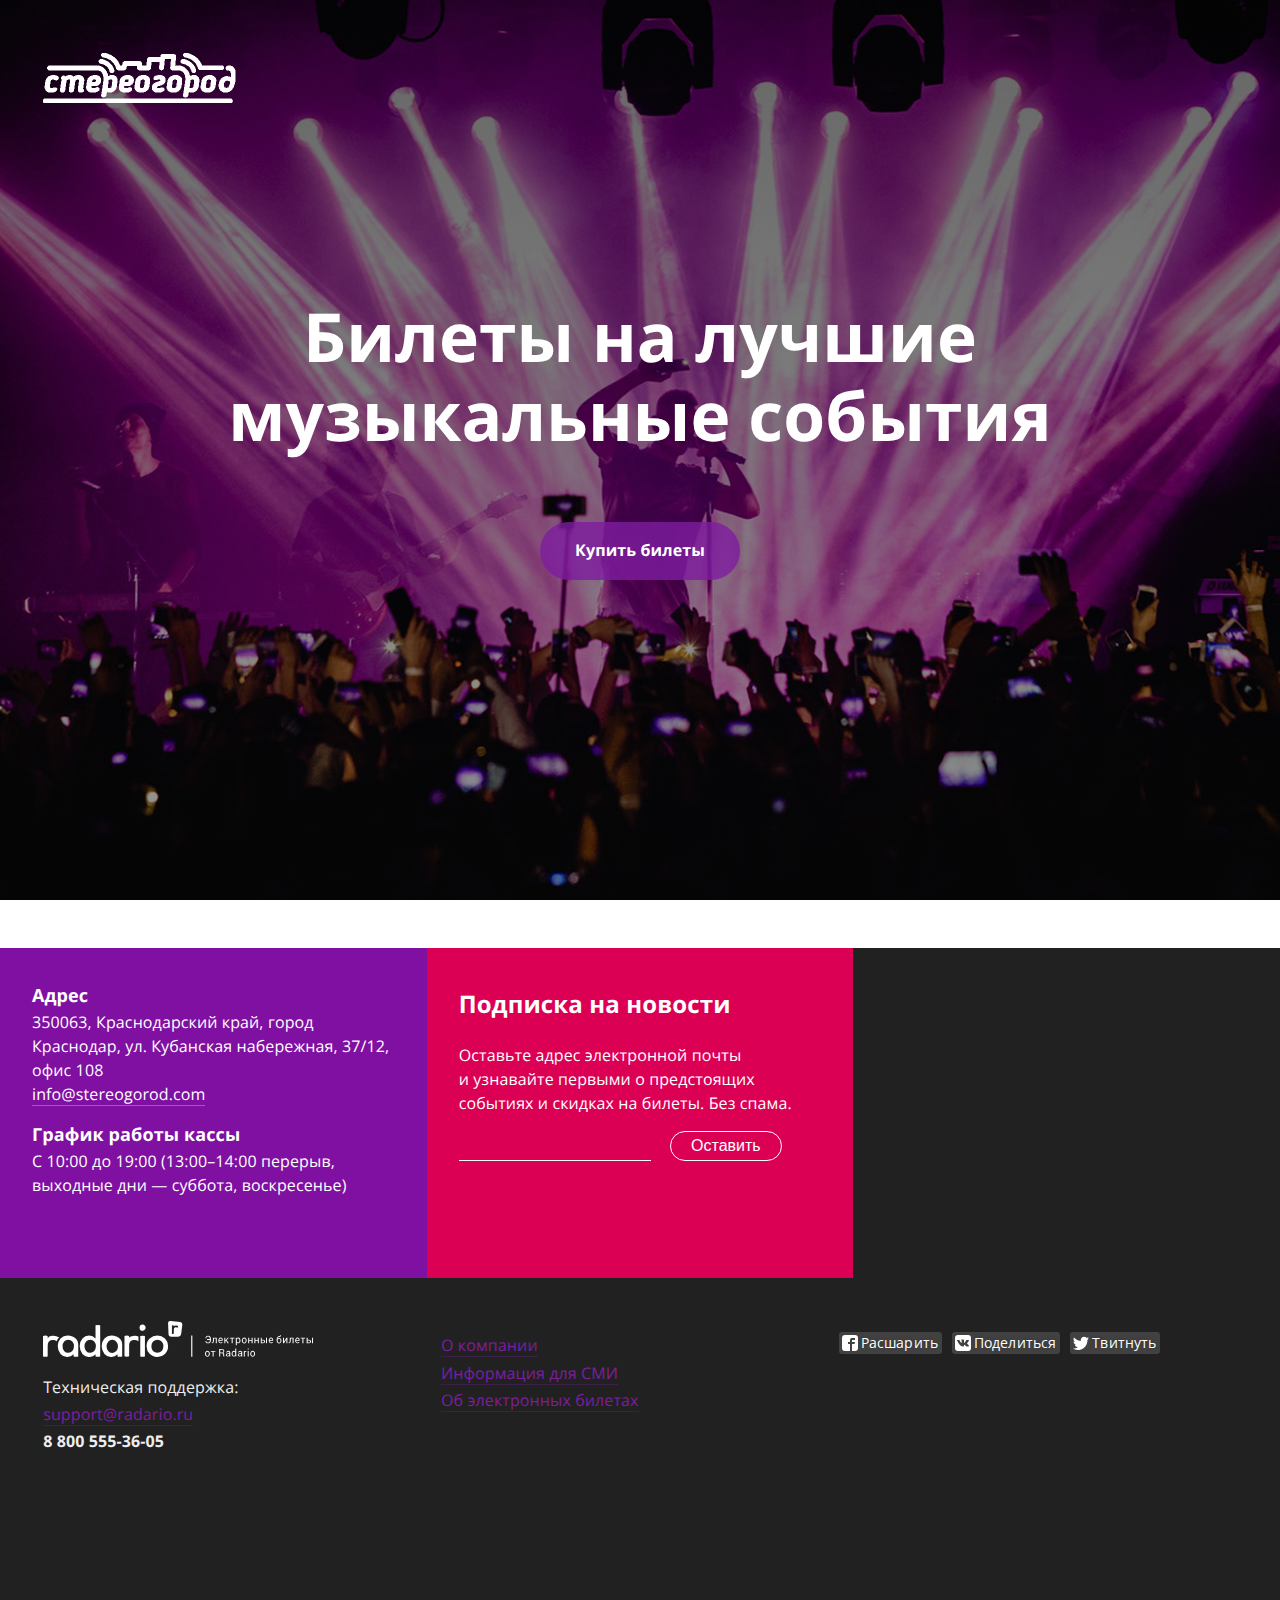
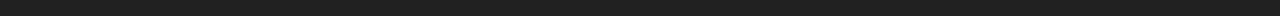
==== stereogorod/index.html @ 252def48 "Initial commit" ====
<!DOCTYPE html>
<html>
<head>
	<meta charset="utf-8">
	<meta name="viewport" content="width=device-width, initial-scale=1">
	<title>Стерео Город</title>
	<link rel="stylesheet" type="text/css" href="main.css">
	<script src="js/lib.js"></script>
	<script>window.sr=ScrollReveal({duration:900,origin:"top",distance:"2em",scale:1,easing:"cubic-bezier(.01,.88,.63,1)"})</script>
</head>
	<div class="popup-base">
		<div class="popup" id="about">
			<div class="ionicon close"><a href="/" onclick="return closepopup()">&#xf2d7;</a></div>
			<h1>«Стерео Город»</h1>
			<p>Промоутерская компания &laquo;Стерео Город&raquo; специализируется на&nbsp;организации туровых и&nbsp;единичных концертов звезд российской и&nbsp;мировой сцены. Основой философии нашей компании является современный подход и&nbsp;понимание потребностей как зрителей, так и&nbsp;музыкантов. От&nbsp;квартирников до&nbsp;фестивалей, от&nbsp;классики до&nbsp;рэпа, от&nbsp;молодежных вечеринок до&nbsp;заказников. География деятельности компании распространяется на&nbsp;всю территорию Российской Федерации и&nbsp;за&nbsp;ее&nbsp;пределы.</p>
		</div>
		<div class="popup" id="etickets">
			<div class="ionicon close"><a href="/" onclick="return closepopup()">&#xf2d7;</a></div>
			<h1>Электронные билеты</h1>
			<p>Все билеты, представленные на&nbsp;сайте&nbsp;&mdash; электронные и&nbsp;являются подтверждающим документом для прохождения на&nbsp;мероприятие. Для приобретения электронного билета вам достаточно ввести вашу почту и&nbsp;данные банковской карты. Вся информация защищена сертификатом безопасности. Билет поступит на&nbsp;указанную при покупке почту в&nbsp;течение 10&nbsp;минут. Билет достаточно распечатать как на&nbsp;обычном принтере, так и&nbsp;сохранить в&nbsp;смартфон для предъявления на&nbsp;входе. Билет не&nbsp;нужно ни&nbsp;на&nbsp;что обменивать.</p>
			<p>Правила пользования электронными билетами:
			<ol>
			<li>
			На&nbsp;электронную почту вам придет электронный билет, который вы&nbsp;можете распечатать на&nbsp;принтере и&nbsp;предъявить на&nbsp;контроле. Или сохраните фотографию билета на&nbsp;ваш смартфон и&nbsp;предъявите штрих-код и&nbsp;QR код с&nbsp;экрана устройства на&nbsp;входе.
			</li>
			<li>
			Электронный билет не&nbsp;нужно обменивать.<strong>Важно: не&nbsp;выкладывайте изображение билета в&nbsp;социальные сети, потому что вашим билетом могут воспользоваться другие.</strong>
			</li>
			<li>
			Если вы&nbsp;потеряли электронный билет или он&nbsp;был украден, вы&nbsp;можете обратиться в&nbsp;службу поддержки Radario по телефону <nobr>8 800 555-36-05</nobr> или по&nbsp;почте <a href="mailto:support@radario.ru">support@radario.ru</a> с&nbsp;просьбой поменять ваш штрих-код. Ваш старый билет будет аннулирован, а&nbsp;новый вы&nbsp;получите по&nbsp;почте.
			</li>
		</div>
	</div>

<body class="grid">
	<div class="grid topbar">
			<div class="unit half center-on-mobiles logo scale"><img src="logo.png" width="193"></div>
			<div class="unit half center-on-mobiles soclinks">
				<a href="https://vk.com/pcstereogorod" target="_new">&#xe095;</a>
				<a href="https://www.facebook.com/pcstereogorod/" target="_new">&#xe028;</a>
				<a href="https://www.youtube.com/channel/UCA7M3TKMDKPXCsHfvZduTlw" target="_new">&#xe0a5;</a>
				<a href="https://twitter.com/StereoGorod" target="_new">&#xe08d;</a>
				<a href="https://www.instagram.com/stereogorod/" target="_new">&#xe044;</a>
			</div>
	</div>
	<div class="reveal hidden">
	<div class="unit whole align-center main" id="main">
		<div class="title">
			<a href="#tickets" class="wrap">
				<span class="scale"><h1>Билеты на&nbsp;лучшие<br>музыкальные события</h1></span>
				<div class="button scale">Купить билеты</div>
			</a>
		</div>
		<div class="scale"><a href="#tickets" class="down-arrow trans ionicon trans">&#xf3d0;</a></div>
	</div>
	<div class="grid tickets" id="tickets">
		<script data-class="radarioButtonScript" data-accent-color="#74349D" data-type="afisha" data-stand-alone="true" data-radario-widget-key="01513826574341850fe7e1d2388aff2551172745c7a32" data-custom-width="100%" data-page-background-color="#FFFFFF" data-radario-widget-title-hide="true" data-utm-source="stereogorod.ru" src="https://radario.ru/scripts/widget/buy-button-widget.js"></script>
	</div>

	<div class="grid">
		<div class="unit one-third">
		<script type="text/javascript" charset="utf-8" async src="https://api-maps.yandex.ru/services/constructor/1.0/js/?sid=A0bW4Tk8pxvjprGOLuVEJCK2m5oNd15p&width=100%&height=330&lang=ru_RU&sourceType=constructor&scroll=true"></script>
		</div>
		<div class="unit one-third address">
			<p><h4>Адрес</h4>
			350063, Краснодарский край, город Краснодар, ул.&nbsp;Кубанская набережная, 37/12, офис&nbsp;108<br>
			<a href="mailto:info@stereogorod.com">info@stereogorod.com</a></p>
			<p><h4>График работы кассы</h4>
			C&nbsp;10:00 до&nbsp;19:00 (13:00&ndash;14:00 перерыв, выходные дни&nbsp;&mdash; суббота, воскресенье)</p>
		</div>
		<div class="unit one-third subscribe" id="subscribe">
		<h2>Подписка на&nbsp;новости</h2>
		Оставьте адрес электронной почты и&nbsp;узнавайте первыми о&nbsp;предстоящих событиях и&nbsp;скидках на&nbsp;билеты. Без&nbsp;спама.
		<p><form name="emails-collector" id="emails-collector" enctype="application/json" action="https://marketing.radario.co/ajax/widgets/emails-collector/collect" method="post" onsubmit="return submitEmail(this)">
			<input type="hidden" name="id" value="eyJ1c2VyX2lkIjoiNTY5ZTJlN2IzNzAwNzY4Yzk5ZWI2YzIxIiwidGFncyI6WyJodHRwOi8vc3RlcmVvZ29yb2QucnUvIl19">	
			<input type="email" name="email" required>
			<input type="submit" value="Оставить">
		</form>
		</p>
	</div>
	</div>
	<div class="grid footer">
		<div class="unit one-third center-on-mobiles">
		<a target="_new" href="http://business.radario.ru" class="rad-logo"><img src="logo-radario.svg" width="270"></a>
		<p><nobr>Техническая поддержка:<br><a href="mailto:support@radario.ru">support@radario.ru</a><br><a class="tel" href="tel:88005553605">8 800 555-36-05</a></nobr></p>
		</div>
	<div class="unit one-third center-on-mobiles support-contacts">
		<p>
		<a href="/" onclick="return popup('#about')"">О&nbsp;компании</a><br>
		<a target="_new" href="/docs/smi.pdf">Информация для СМИ</a><br>
		<a href="/" onclick="return popup('#etickets')"">Об&nbsp;электронных билетах</a>
		</p>
	</div>
	<div class="unit one-third center-on-mobiles likely likely-light">
		<div class="facebook">Расшарить</div>
		<div class="vkontakte">Поделиться</div>
		<div class="twitter">Твитнуть</div>
	</div>
	</div>
	</div>
	<script async src="js/likely.js"></script>
	<script type="text/javascript">
		sr.reveal('.topbar', { scale: 1});$(document).ready(sr.reveal(".reveal",{delay:400}));
		$("a[href*=\\#]").on("click",function(event){event.preventDefault();$("html,body").animate({scrollTop:$(this.hash).offset().top},500);});
		function isEmail(s){return/^(([^<>()\[\]\.,;:\s@\"]+(\.[^<>()\[\]\.,;:\s@\"]+)*)|(\".+\"))@(([^<>()[\]\.,;:\s@\"]+\.)+[^<>()[\]\.,;:\s@\"]{2,})$/i.test(s)};
		function submitEmail(n){var i=$(n).serializeArray(),a={},t=$(n).find('input[name="email"]');return $.each(i,function(){a[this.name]=this.value||""}),0==isEmail(t.val())?($(n).addClass("shake").one("webkitAnimationEnd mozAnimationEnd MSAnimationEnd oanimationend animationend",function(){$(n).removeClass("shake")}),t.val(""),t.focus(),!1):($.ajax({url:$(n).attr("action"),async:!1,type:"POST",contentType:"application/json",data:JSON.stringify(a),success:function(i){$(n).html('<img src="done.svg" height="20" style="position:relative;bottom:-2px">&nbsp;&thinsp;Подписка оформлена.')}}),!1)}
		function popup(i){$('.popup-base').css({"display":"flex"});$(i).show();return false}
		function closepopup(i){$('.popup-base').hide();$('.popup').hide();return false}
	</script>
	<noscript>
		<style>.hidden{visiblity:visible!important}</style>
	</noscript>
</body>
</html>
---- stereogorod/main.css ----
@import url("https://fonts.googleapis.com/css?family=Open+Sans:400,400i,800&subset=cyrillic");@font-face{font-family:'Socicon';src:url("https://d1azc1qln24ryf.cloudfront.net/114779/Socicon/Socicon.eot?xzo13r");src:url("https://d1azc1qln24ryf.cloudfront.net/114779/Socicon/Socicon.eot?xzo13r#iefix") format("embedded-opentype"),url("https://d1azc1qln24ryf.cloudfront.net/114779/Socicon/Socicon.woff2?xzo13r") format("woff2"),url("https://d1azc1qln24ryf.cloudfront.net/114779/Socicon/Socicon.ttf?xzo13r") format("truetype"),url("https://d1azc1qln24ryf.cloudfront.net/114779/Socicon/Socicon.woff?xzo13r") format("woff"),url("https://d1azc1qln24ryf.cloudfront.net/114779/Socicon/Socicon.svg?xzo13r#Socicon") format("svg");font-weight:normal;font-style:normal}@font-face{font-family:"Ionicons";src:url("https://code.ionicframework.com/ionicons/2.0.1/fonts/ionicons.eot?v=2.0.1#iefix") format("embedded-opentype"),url(https://code.ionicframework.com/ionicons/2.0.1/fonts/ionicons.ttf?v=2.0.1) format("truetype"),url(https://code.ionicframework.com/ionicons/2.0.1/fonts/ionicons.woff?v=2.0.1) format("woff"),url("https://code.ionicframework.com/ionicons/2.0.1/fonts/ionicons.svg?v=2.0.1#Ionicons") format("svg");font-weight:400;font-style:normal}.backstretch-item img{width:100%}body{background-color:#212121;font:400 100% "Open Sans",sans-serif;letter-spacing:.007em;margin:0;padding:0;text-rendering:geometricPrecision}h1{line-height:116% !important}*{line-height:150%}h4{font-size:1.125em;margin:0;padding-top:0}p{margin-top:0}nobr{display:inline;white-space:nowrap}.hidden{visibility:hidden}a{-webkit-transition:all .3s ease-out;color:#7E1DA0;text-decoration:none;transition:all 0.3s ease-out}.main{position:relative;-ms-flex-align:center;-ms-flex-direction:column;-ms-flex-pack:center;-webkit-box-align:center;-webkit-box-direction:normal;-webkit-box-orient:vertical;-webkit-box-pack:center;align-items:center;background:linear-gradient(rgba(0,0,0,0.6), rgba(0,0,0,0.4)),url(bg.jpg) scroll no-repeat;background-size:cover;background-position:center center;display:-webkit-box;display:-ms-flexbox;display:flex;flex-direction:column;height:100vh;justify-content:center;min-height:48em;width:100%;padding-top:3em}a.tel{border-bottom:0 !important;color:inherit !important;font-weight:700}.title h1{font-size:4.23em;line-height:1.2;margin-bottom:1em}.title h1,.title span{color:#fff}.badge{border:1px solid #fff;border-radius:.188em;padding:0.063em 0.6em 0.188em}.topbar{padding:3.5em 2.7em;position:absolute;width:100%;z-index:2}.logo{margin-top:-0.2em}.soclinks{-ms-flex-align:center;-ms-flex-pack:end;-webkit-box-align:center;-webkit-box-pack:end;align-items:center;display:-webkit-box;display:-ms-flexbox;display:flex;justify-content:flex-end;white-space:nowrap}.soclinks a{-webkit-font-smoothing:antialiased;color:#fff;font-family:socicon;font-size:1.5em;margin-left:.2em;padding:0.8em}a.trans,.soclinks a{border:0 !important;opacity:0.7}a:hover{opacity:1}.main .title{-ms-flex-align:center;-ms-flex-direction:column;-ms-flex-pack:center;-ms-flex-positive:1;-webkit-box-align:center;-webkit-box-direction:normal;-webkit-box-flex:1;-webkit-box-orient:vertical;-webkit-box-pack:center;align-items:center;display:-webkit-box;display:-ms-flexbox;display:flex;flex-direction:column;flex-grow:1;justify-content:center}.title-img{width:30em;margin-bottom:9em}.capcycle-bg-image{position:absolute;left:0;right:0;top:0;bottom:0;margin-left:auto;margin-right:auto;width:100%}.button{-webkit-transition:.3s ease-out;-webkit-transition:all .3s ease-out;background-color:rgba(126,29,160,0.8);border-radius:6.25em;color:#fff;display:block;font-weight:700;text-align:center;transition:all .3s ease-out;white-space:nowrap}.main .button{margin-left:auto;margin-right:auto;padding-bottom:1.16em;padding-top:1em;width:12.5em}a:hover .button{-webkit-transform:scale(1.05);background:-webkit-gradient(linear, left top, left bottom, from(#7E1DA0), to(#5c1575));background:linear-gradient(to bottom, #7E1DA0 0%, #5c1575 100%);transform:scale(1.05)}.main .down-arrow{color:#fff;display:block;font-size:4em;padding-bottom:20px;width:100%}.fotorama{padding:0}.banners{display:flex !important;flex-flow:row nowrap;width:100%}.tickets{background-color:#FFFFFF;color:#212121;padding:2em 0 1em}.subscribe{color:#fff;padding:1.2em 2em 2em;height:330px;background-color:#DC0055}.subscribe form{margin-top:1em;white-space:nowrap}.subscribe input{color:#fff;border:0;background-color:#DC0055;outline:0}.subscribe input[type=email]{border-bottom:1px solid #fff;font-size:100%;height:1.6em;width:52%}.subscribe input[type=submit]{background-color:#DC0055;border:1px solid #fff;border-radius:6.25em;font-size:100%;height:1.9em;margin-left:.9em;width:7em}.subscribe input[type=submit]:hover{cursor:pointer}.address{color:#fff;background-color:#7F10A2;height:330px;padding:1.2em 2em 2em}.address a{color:#fff;border-bottom:1px solid rgba(255,255,255,0.3)}.address a:hover{color:#fff;border-bottom:1px solid rgba(255,255,255,0.8)}.footer{background-color:#212121;color:#eee;padding:3.4em 2.7em 2em}.footer a,.popup a{border-bottom:1px solid rgba(126,29,160,0.3)}.footer a:hover,.popup a:hover{border-bottom:1px solid rgba(126,29,160,0.8)}.call-text *,.discount5 *{line-height:122% !important}.footer .unit{margin-bottom:3em !important}.footer:last-child{margin-bottom:4em !important}.footer p{line-height:170%}.popup-base{display:none;position:fixed;top:0;left:0;right:0;bottom:0;padding:5% 2.7em 0 2.7em;background-color:rgba(33,33,33,0.8);height:100%;overflow:scroll;flex-direction:row;align-items:flex-start;justify-content:center;z-index:3}.popup{display:none;position:relative;width:61.80%;overflow-y:scroll;background-color:#F5F5F5;-webkit-overflow-scrolling:touch;border-radius:.2em;padding:2em 2.7em 6em 2.7em;overflow-y:scroll;max-height:1000px}.popup .close{font-size:2.2em;position:absolute;right:1.2em;top:0.8em;color:#FBBF40}.popup .close a,.popup .close a:hover{border-bottom:0}.rad-logo{border:0 !important;position:relative;top:-11px}.likely{margin-top:5px;margin-bottom:5em}.socicon{font-family:socicon}.ionicon{font-family:Ionicons}.done{background:url(done.svg)}.grid,.unit{-webkit-box-sizing:border-box;box-sizing:border-box}.grid{clear:both;display:block;zoom:1}.grid .unit{float:left;width:100%}.wrap .grid,.grid.wrap{margin:0 auto;max-width:61em}.grid .whole,.grid .w-1-1{width:100%}.grid .half,.grid .w-1-2{width:50%}.grid .one-third,.grid .w-1-3{width:33.3332%}.grid .two-thirds,.grid .w-2-3{width:66.6665%}.grid .one-quarter,.grid .one-fourth,.grid .w-1-4{width:25%}.grid .three-quarters,.grid .three-fourths,.grid .w-3-4{width:75%}.grid .one-fifth,.grid .w-1-5{width:20%}.grid .two-fifths,.grid .w-2-5{width:40%}.grid .three-fifths,.grid .w-3-5{width:60%}.grid .four-fifths,.grid .w-4-5{width:80%}.grid .golden-small,.grid .w-g-s{width:38.2716%}.grid .golden-large,.grid .w-g-l{width:61.7283%}.grid:before,.grid:after{content:"";display:table;line-height:0}.grid:after{clear:both}.align-center{text-align:center}.align-left{text-align:left}.align-right{text-align:right}.pull-left{float:left}.pull-right{float:right}.only-on-mobiles{display:none !important}@media screen and (max-width: 35em){.popup-base{padding:0}.popup{padding-top:5.5em;overflow:scroll;position:absolute;bottom:0;left:0;right:0;top:0;zoom:.95;border-radius:0 !important;padding-right:1em;padding-left:1em}.popup .close{position:fixed}}@media screen and (max-width: 65em){.subscribe,.address{height:auto}.main{background-position:45% center;min-height:45em}#bgImage0{scale:0.2}.soclinks{-moz-transform:scale(0.9, 0.9);-moz-transform-origin:center center;zoom:0.9}.scale *{-moz-transform:scale(0.6, 0.6);-moz-transform-origin:center center;zoom:0.6}.banners{flex-wrap:wrap !important}.grid:not(.no-stacking-on-mobiles)>.unit{width:100% !important}.tickets a{min-width:50%;text-align:center}.tickets .button{margin-left:auto;margin-right:auto}.popup-base .popup{width:100% !important}.unit .grid .unit{padding-left:0;padding-right:0}.center-on-mobiles{-ms-flex-pack:center;-webkit-box-pack:center;justify-content:center;text-align:center !important}.hide-on-mobiles{display:none !important}.only-on-mobiles{display:block !important}.fotorama{padding-bottom:0;padding-right:2.7em}}@media screen and (min-width: 73.75em){.wider .grid,.grid.wider{margin:0 auto;max-width:73.75em}}.fotorama__arr:focus:after,.fotorama__fullscreen-icon:focus:after,.fotorama__html,.fotorama__img,.fotorama__nav__frame:focus .fotorama__dot:after,.fotorama__nav__frame:focus .fotorama__thumb:after,.fotorama__stage__frame,.fotorama__stage__shaft,.fotorama__video iframe{bottom:0;height:100%;left:0;position:absolute;right:0;top:0;width:100%}.fotorama--fullscreen,.fotorama__img{-webkit-box-shadow:none !important;border-radius:0 !important;box-shadow:none !important;max-height:99999px !important;max-width:99999px !important;min-height:0 !important;min-width:0 !important;padding:0 !important}.fotorama__wrap .fotorama__grab{cursor:move;cursor:-webkit-grab;cursor:-o-grab;cursor:-ms-grab;cursor:grab}.fotorama__grabbing *{cursor:move;cursor:-webkit-grabbing;cursor:-o-grabbing;cursor:-ms-grabbing;cursor:grabbing}.fotorama__spinner{left:50% !important;position:absolute !important;top:50% !important}.fotorama__wrap--css3 .fotorama__arr,.fotorama__wrap--css3 .fotorama__fullscreen-icon,.fotorama__wrap--css3 .fotorama__nav__shaft,.fotorama__wrap--css3 .fotorama__stage__shaft,.fotorama__wrap--css3 .fotorama__thumb-border,.fotorama__wrap--css3 .fotorama__video-close,.fotorama__wrap--css3 .fotorama__video-play{-webkit-transform:translate3d(0, 0, 0);transform:translate3d(0, 0, 0)}.fotorama__caption,.fotorama__nav:after,.fotorama__nav:before,.fotorama__stage:after,.fotorama__stage:before,.fotorama__wrap--css3 .fotorama__html,.fotorama__wrap--css3 .fotorama__nav,.fotorama__wrap--css3 .fotorama__spinner,.fotorama__wrap--css3 .fotorama__stage,.fotorama__wrap--css3 .fotorama__stage .fotorama__img,.fotorama__wrap--css3 .fotorama__stage__frame{-webkit-transform:translateZ(0);transform:translateZ(0)}.fotorama__arr:focus,.fotorama__fullscreen-icon:focus,.fotorama__nav__frame{outline:0}.fotorama__arr:focus:after,.fotorama__fullscreen-icon:focus:after,.fotorama__nav__frame:focus .fotorama__dot:after,.fotorama__nav__frame:focus .fotorama__thumb:after{background-color:rgba(0,175,234,0.5);border-radius:inherit;content:""}.fotorama__wrap--video .fotorama__stage,.fotorama__wrap--video .fotorama__stage__frame--video,.fotorama__wrap--video .fotorama__stage__frame--video .fotorama__html,.fotorama__wrap--video .fotorama__stage__frame--video .fotorama__img,.fotorama__wrap--video .fotorama__stage__shaft{-webkit-transform:none !important;transform:none !important}.fotorama__wrap--css3 .fotorama__nav__shaft,.fotorama__wrap--css3 .fotorama__stage__shaft,.fotorama__wrap--css3 .fotorama__thumb-border{-webkit-transition-duration:0;-webkit-transition-property:width,-webkit-transform;-webkit-transition-timing-function:cubic-bezier(0.1, 0, 0.25, 1);transition-duration:0;transition-property:-webkit-transform,width;transition-property:width,-webkit-transform;transition-property:transform,width;transition-property:transform,width,-webkit-transform;transition-timing-function:cubic-bezier(0.1, 0, 0.25, 1)}.fotorama__arr,.fotorama__fullscreen-icon,.fotorama__no-select,.fotorama__video-close,.fotorama__video-play,.fotorama__wrap{-moz-user-select:none;-ms-user-select:none;-webkit-user-select:none;user-select:none}.fotorama__select{-moz-user-select:text;-ms-user-select:text;-webkit-user-select:text;user-select:text}.fotorama__nav,.fotorama__nav__frame{margin:auto;padding:0}.fotorama__caption__wrap,.fotorama__nav__frame,.fotorama__nav__shaft{display:inline-block;vertical-align:middle;*display:inline;*zoom:1}.fotorama__nav__frame,.fotorama__thumb-border{-webkit-box-sizing:content-box;box-sizing:content-box}.fotorama__caption__wrap{-webkit-box-sizing:border-box;box-sizing:border-box}.fotorama--hidden,.fotorama__load{left:-99999px;position:absolute;top:-99999px;z-index:-1}.fotorama__arr,.fotorama__fullscreen-icon,.fotorama__nav,.fotorama__nav__frame,.fotorama__nav__shaft,.fotorama__stage__frame,.fotorama__stage__shaft,.fotorama__video-close,.fotorama__video-play{-webkit-tap-highlight-color:transparent}.fotorama__arr,.fotorama__fullscreen-icon,.fotorama__video-close,.fotorama__video-play{background:url(fotorama.png) no-repeat}@media (-webkit-min-device-pixel-ratio: 1.5), (-webkit-min-device-pixel-ratio: 2), (min-resolution: 2dppx){.fotorama__arr,.fotorama__fullscreen-icon,.fotorama__video-close,.fotorama__video-play{background:url(fotorama@2x.png) 0 0/96px 160px no-repeat}}.fotorama__thumb{background-color:#7f7f7f;background-color:rgba(127,127,127,0.2)}@media print{.fotorama__arr,.fotorama__fullscreen-icon,.fotorama__thumb-border,.fotorama__video-close,.fotorama__video-play{background:none !important}}.fotorama{min-width:1px;overflow:hidden}.fotorama:not(.fotorama--unobtrusive)>:not(:first-child){display:none}.fullscreen{background:#000;height:100% !important;margin:0 !important;max-height:100% !important;max-width:100% !important;overflow:hidden !important;padding:0 !important;width:100% !important}.fotorama--fullscreen{background:#000;bottom:0 !important;float:none !important;height:100% !important;left:0 !important;margin:0 !important;position:absolute !important;right:0 !important;top:0 !important;width:100% !important;z-index:2147483647 !important}.fotorama--fullscreen .fotorama__nav,.fotorama--fullscreen .fotorama__stage{background:#000}.fotorama__wrap{-webkit-text-size-adjust:100%;direction:ltr;position:relative;z-index:0}.fotorama__wrap--rtl .fotorama__stage__frame{direction:rtl}.fotorama__nav,.fotorama__stage{max-width:100%;overflow:hidden;position:relative}.fotorama__wrap--pan-y{-ms-touch-action:pan-y}.fotorama__wrap .fotorama__pointer{cursor:pointer}.fotorama__wrap--slide .fotorama__stage__frame{opacity:1 !important}.fotorama__stage__frame{overflow:hidden}.fotorama__stage__frame.fotorama__active{z-index:8}.fotorama__wrap--fade .fotorama__stage__frame{display:none}.fotorama__wrap--fade .fotorama__fade-front,.fotorama__wrap--fade .fotorama__fade-rear,.fotorama__wrap--fade .fotorama__stage__frame.fotorama__active{display:block;left:0;top:0}.fotorama__wrap--fade .fotorama__fade-front{z-index:8}.fotorama__wrap--fade .fotorama__fade-rear{z-index:7}.fotorama__wrap--fade .fotorama__fade-rear.fotorama__active{z-index:9}.fotorama__wrap--fade .fotorama__stage .fotorama__shadow{display:none}.fotorama__img{-ms-filter:alpha(Opacity=0);border:none !important;filter:alpha(opacity=0);opacity:0}.fotorama__error .fotorama__img,.fotorama__loaded .fotorama__img{-ms-filter:alpha(Opacity=100);filter:alpha(opacity=100);opacity:1}.fotorama--fullscreen .fotorama__loaded--full .fotorama__img,.fotorama__img--full{display:none}.fotorama--fullscreen .fotorama__loaded--full .fotorama__img--full{display:block}.fotorama__wrap--only-active .fotorama__nav,.fotorama__wrap--only-active .fotorama__stage{max-width:99999px !important}.fotorama__wrap--only-active .fotorama__stage__frame{visibility:hidden}.fotorama__wrap--only-active .fotorama__stage__frame.fotorama__active{visibility:visible}.fotorama__nav{display:none;font-size:0;line-height:0;text-align:center;white-space:nowrap;z-index:5}.fotorama__nav__shaft{left:0;position:relative;text-align:left;top:0}.fotorama__nav__frame{cursor:pointer;position:relative}.fotorama__nav--dots{display:block}.fotorama__nav--dots .fotorama__nav__frame{height:30px;width:18px}.fotorama__nav--dots .fotorama__nav__frame--thumb,.fotorama__nav--dots .fotorama__thumb-border{display:none}.fotorama__nav--thumbs{display:block}.fotorama__nav--thumbs .fotorama__nav__frame{padding-left:0 !important}.fotorama__nav--thumbs .fotorama__nav__frame:last-child{padding-right:0 !important}.fotorama__nav--thumbs .fotorama__nav__frame--dot{display:none}.fotorama__dot{border:1px solid #7f7f7f;border-radius:6px;display:block;height:4px;left:6px;position:relative;top:12px;width:4px}.fotorama__nav__frame:focus .fotorama__dot:after{left:-1px;padding:1px;top:-1px}.fotorama__nav__frame.fotorama__active .fotorama__dot{border-width:3px;height:0;width:0}.fotorama__nav__frame.fotorama__active .fotorama__dot:after{left:-3px;padding:3px;top:-3px}.fotorama__thumb{height:100%;overflow:hidden;position:relative;width:100%}.fotorama__nav__frame:focus .fotorama__thumb{z-index:2}.fotorama__thumb-border{background-image:-webkit-gradient(linear, left top, right bottom, from(rgba(255,255,255,0.25)), to(rgba(64,64,64,0.1)));background-image:linear-gradient(to bottom right, rgba(255,255,255,0.25), rgba(64,64,64,0.1));border-color:#D2AE00;border-style:solid;left:0;position:absolute;top:0;z-index:9}.fotorama__caption{bottom:0;color:#000;font-family:'Helvetica Neue',Arial,sans-serif;font-size:14px;left:0;line-height:1.5;position:absolute;right:0;z-index:12}.fotorama__caption a{border-bottom:1px solid;border-color:rgba(0,0,0,0.5);color:#000;text-decoration:none}.fotorama__caption a:hover{border-color:rgba(51,51,51,0.5);color:#333}.fotorama__wrap--rtl .fotorama__caption{left:auto;right:0}.fotorama__wrap--no-captions .fotorama__caption,.fotorama__wrap--video .fotorama__caption{display:none}.fotorama__caption__wrap{background-color:#fff;background-color:rgba(255,255,255,0.9);padding:5px 10px}@-webkit-keyframes spinner{0%{-webkit-transform:rotate(0);transform:rotate(0)}100%{-webkit-transform:rotate(360deg);transform:rotate(360deg)}}@keyframes spinner{0%{-webkit-transform:rotate(0);transform:rotate(0)}100%{-webkit-transform:rotate(360deg);transform:rotate(360deg)}}.fotorama__wrap--css3 .fotorama__spinner{-webkit-animation:spinner 24s infinite linear;animation:spinner 24s infinite linear}.fotorama__wrap--css3 .fotorama__html,.fotorama__wrap--css3 .fotorama__stage .fotorama__img{-webkit-transition-duration:.3s;-webkit-transition-property:opacity;-webkit-transition-timing-function:linear;transition-duration:.3s;transition-property:opacity;transition-timing-function:linear}.fotorama__wrap--video .fotorama__stage__frame--video .fotorama__html,.fotorama__wrap--video .fotorama__stage__frame--video .fotorama__img{-ms-filter:alpha(Opacity=0);filter:alpha(opacity=0);opacity:0}.fotorama__select{cursor:auto}.fotorama__video{bottom:0;left:0;position:absolute;right:0;top:32px;z-index:10}.fotorama__arr,.fotorama__fullscreen-icon,.fotorama__video-close,.fotorama__video-play{cursor:pointer;position:absolute;z-index:11}.fotorama__arr{height:32px;margin-top:-16px;position:absolute;top:50%;width:32px}.fotorama__arr--prev{background-position:0 0;left:2px}.fotorama__arr--next{background-position:-32px 0;right:2px}.fotorama__arr--disabled{cursor:default;opacity:.1;pointer-events:none;*display:none}.fotorama__fullscreen-icon{background-position:0 -32px;height:32px;right:2px;top:2px;width:32px;z-index:20}.fotorama__arr:focus,.fotorama__fullscreen-icon:focus{border-radius:50%}.fotorama--fullscreen .fotorama__fullscreen-icon{background-position:-32px -32px}.fotorama__video-play{background-position:0 -64px;height:96px;left:50%;margin-left:-48px;margin-top:-48px;opacity:0;top:50%;width:96px}.fotorama__wrap--css2 .fotorama__video-play,.fotorama__wrap--video .fotorama__stage .fotorama__video-play{display:none}.fotorama__error .fotorama__video-play,.fotorama__loaded .fotorama__video-play,.fotorama__nav__frame .fotorama__video-play{display:block;opacity:1}.fotorama__nav__frame .fotorama__video-play{background-position:-64px -32px;height:32px;margin-left:-16px;margin-top:-16px;width:32px}.fotorama__video-close{background-position:-64px 0;height:32px;opacity:0;right:0;top:0;width:32px;z-index:20}.fotorama__wrap--css2 .fotorama__video-close{display:none}.fotorama__wrap--css3 .fotorama__video-close{-webkit-transform:translate3d(32px, -32px, 0);transform:translate3d(32px, -32px, 0)}.fotorama__wrap--video .fotorama__video-close{display:block;opacity:1}.fotorama__wrap--css3.fotorama__wrap--video .fotorama__video-close{-webkit-transform:translate3d(0, 0, 0);transform:translate3d(0, 0, 0)}.fotorama__wrap--no-controls.fotorama__wrap--toggle-arrows .fotorama__arr,.fotorama__wrap--no-controls.fotorama__wrap--toggle-arrows .fotorama__fullscreen-icon{opacity:0}.fotorama__wrap--no-controls.fotorama__wrap--toggle-arrows .fotorama__arr:focus,.fotorama__wrap--no-controls.fotorama__wrap--toggle-arrows .fotorama__fullscreen-icon:focus{opacity:1}.fotorama__wrap--video .fotorama__arr,.fotorama__wrap--video .fotorama__fullscreen-icon{opacity:0 !important}.fotorama__wrap--css2.fotorama__wrap--no-controls.fotorama__wrap--toggle-arrows .fotorama__arr,.fotorama__wrap--css2.fotorama__wrap--no-controls.fotorama__wrap--toggle-arrows .fotorama__fullscreen-icon{display:none}.fotorama__wrap--css2.fotorama__wrap--no-controls.fotorama__wrap--toggle-arrows .fotorama__arr:focus,.fotorama__wrap--css2.fotorama__wrap--no-controls.fotorama__wrap--toggle-arrows .fotorama__fullscreen-icon:focus{display:block}.fotorama__wrap--css2.fotorama__wrap--video .fotorama__arr,.fotorama__wrap--css2.fotorama__wrap--video .fotorama__fullscreen-icon{display:none !important}.fotorama__wrap--css3.fotorama__wrap--no-controls.fotorama__wrap--slide.fotorama__wrap--toggle-arrows .fotorama__fullscreen-icon:not(:focus){-webkit-transform:translate3d(32px, -32px, 0);transform:translate3d(32px, -32px, 0)}.fotorama__wrap--css3.fotorama__wrap--no-controls.fotorama__wrap--slide.fotorama__wrap--toggle-arrows .fotorama__arr--prev:not(:focus){-webkit-transform:translate3d(-48px, 0, 0);transform:translate3d(-48px, 0, 0)}.fotorama__wrap--css3.fotorama__wrap--no-controls.fotorama__wrap--slide.fotorama__wrap--toggle-arrows .fotorama__arr--next:not(:focus){-webkit-transform:translate3d(48px, 0, 0);transform:translate3d(48px, 0, 0)}.fotorama__wrap--css3.fotorama__wrap--video .fotorama__fullscreen-icon{-webkit-transform:translate3d(32px, -32px, 0) !important;transform:translate3d(32px, -32px, 0) !important}.fotorama__wrap--css3.fotorama__wrap--video .fotorama__arr--prev{-webkit-transform:translate3d(-48px, 0, 0) !important;transform:translate3d(-48px, 0, 0) !important}.fotorama__wrap--css3.fotorama__wrap--video .fotorama__arr--next{-webkit-transform:translate3d(48px, 0, 0) !important;transform:translate3d(48px, 0, 0) !important}.fotorama__wrap--css3 .fotorama__arr:not(:focus),.fotorama__wrap--css3 .fotorama__fullscreen-icon:not(:focus),.fotorama__wrap--css3 .fotorama__video-close:not(:focus),.fotorama__wrap--css3 .fotorama__video-play:not(:focus){-webkit-transition-duration:.3s;-webkit-transition-property:opacity,-webkit-transform;transition-duration:.3s;transition-property:-webkit-transform,opacity;transition-property:opacity,-webkit-transform;transition-property:transform,opacity;transition-property:transform,opacity,-webkit-transform}.fotorama__nav:after,.fotorama__nav:before,.fotorama__stage:after,.fotorama__stage:before{background-repeat:no-repeat;background-size:1px 100%,5px 100%;bottom:0;content:"";display:block;height:auto;pointer-events:none;position:absolute;text-decoration:none;top:0;width:10px;z-index:10}.fotorama__nav:before,.fotorama__stage:before{background-image:-webkit-gradient(linear, left top, left bottom, from(transparent), color-stop(25%, rgba(0,0,0,0.2)), color-stop(75%, rgba(0,0,0,0.3)), to(transparent)),radial-gradient(farthest-side at 0 50%, rgba(0,0,0,0.4), transparent);background-image:linear-gradient(transparent, rgba(0,0,0,0.2) 25%, rgba(0,0,0,0.3) 75%, transparent),radial-gradient(farthest-side at 0 50%, rgba(0,0,0,0.4), transparent);background-position:0 0,0 0;left:-10px}.fotorama__nav.fotorama__shadows--left:before,.fotorama__stage.fotorama__shadows--left:before{left:0}.fotorama__nav:after,.fotorama__stage:after{background-image:-webkit-gradient(linear, left top, left bottom, from(transparent), color-stop(25%, rgba(0,0,0,0.2)), color-stop(75%, rgba(0,0,0,0.3)), to(transparent)),radial-gradient(farthest-side at 100% 50%, rgba(0,0,0,0.4), transparent);background-image:linear-gradient(transparent, rgba(0,0,0,0.2) 25%, rgba(0,0,0,0.3) 75%, transparent),radial-gradient(farthest-side at 100% 50%, rgba(0,0,0,0.4), transparent);background-position:100% 0,100% 0;right:-10px}.fotorama__nav.fotorama__shadows--right:after,.fotorama__stage.fotorama__shadows--right:after{right:0}.fotorama--fullscreen .fotorama__nav:after,.fotorama--fullscreen .fotorama__nav:before,.fotorama--fullscreen .fotorama__stage:after,.fotorama--fullscreen .fotorama__stage:before,.fotorama__wrap--fade .fotorama__stage:after,.fotorama__wrap--fade .fotorama__stage:before,.fotorama__wrap--no-shadows .fotorama__nav:after,.fotorama__wrap--no-shadows .fotorama__nav:before,.fotorama__wrap--no-shadows .fotorama__stage:after,.fotorama__wrap--no-shadows .fotorama__stage:before{display:none}.likely,.likely__widget{-moz-osx-font-smoothing:grayscale;-webkit-font-smoothing:antialiased;font-weight:400;list-style:none !important;padding:0;text-indent:0 !important}.likely{display:inline-block}.likely__widget{font-size:inherit;margin:0}.likely{font-size:0 !important;opacity:0}.likely_visible{-webkit-transition:opacity .1s ease-in;opacity:1;transition:opacity 0.1s ease-in}.likely>*{display:inline-block;visibility:hidden}.likely_visible>*{visibility:inherit}.likely__widget{position:relative;white-space:nowrap}.likely__button,.likely__widget{display:inline-block}.likely__button,.likely__counter{margin:0;outline:0;text-decoration:none;text-rendering:optimizeLegibility}.likely__button{-moz-user-select:none;-ms-user-select:none;-webkit-user-select:none;position:relative;user-select:none}.likely__counter{display:none;font-weight:400;position:relative}.likely_ready .likely__counter{display:inline-block}.likely_ready .likely__counter_empty{display:none}.likely__button,.likely__counter,.likely__icon,.likely__widget{vertical-align:top}.likely__widget{-webkit-transition:background .33s ease-out,color .33s ease-out,fill .33s ease-out;transition:background 0.33s ease-out,color 0.33s ease-out,fill 0.33s ease-out}.likely__widget:active,.likely__widget:focus,.likely__widget:hover{-webkit-transition:none;cursor:pointer;transition:none}@media (hover: none){.likely__widget:active,.likely__widget:focus,.likely__widget:hover{-webkit-transition:background .33s ease-out,color .33s ease-out,fill .33s ease-out;cursor:unset;transition:background 0.33s ease-out,color 0.33s ease-out,fill 0.33s ease-out}}.likely__icon{display:inline-block;position:relative;text-align:left}.likely svg{height:16px;left:3px;position:absolute;top:3px;width:16px}.likely__button,.likely__counter{cursor:inherit;line-height:inherit}.likely__button:empty{display:none}.likely__counter{text-align:center}.likely .likely__widget{background:rgba(231,231,231,0.8);color:#000}.likely .likely__counter{background-image:linear-gradient(to right, rgba(0,0,0,0.2) 0, transparent 0.5px, transparent 100%);background-repeat:repeat-y;background-size:1px 1px}.likely-light .likely__widget{background:rgba(236,236,236,0.16);color:#fff;fill:#fff;text-shadow:rgba(0,0,0,0.2) 0 0 0.33em}.likely-light .likely__counter{background-image:linear-gradient(to right, rgba(255,255,255,0.4) 0, rgba(255,255,255,0) 0.5px, rgba(255,255,255,0) 100%)}.likely__widget_facebook{fill:#425497}.likely__widget_facebook:active,.likely__widget_facebook:focus,.likely__widget_facebook:hover{background:rgba(207,212,229,0.8)}@media (hover: none){.likely__widget_facebook:active,.likely__widget_facebook:focus,.likely__widget_facebook:hover{background:rgba(231,231,231,0.8)}}.likely-light .likely__widget_facebook:active,.likely-light .likely__widget_facebook:focus,.likely-light .likely__widget_facebook:hover{background:rgba(66,84,151,0.7);text-shadow:#425497 0 0 0.25em}@media (hover: none){.likely-light .likely__widget_facebook:active,.likely-light .likely__widget_facebook:focus,.likely-light .likely__widget_facebook:hover{background:rgba(236,236,236,0.16);text-shadow:rgba(0,0,0,0.2) 0 0 0.33em}}.likely__widget_twitter{fill:#00b7ec}.likely__widget_twitter:active,.likely__widget_twitter:focus,.likely__widget_twitter:hover{background:rgba(191,237,250,0.8)}@media (hover: none){.likely__widget_twitter:active,.likely__widget_twitter:focus,.likely__widget_twitter:hover{background:rgba(231,231,231,0.8)}}.likely-light .likely__widget_twitter:active,.likely-light .likely__widget_twitter:focus,.likely-light .likely__widget_twitter:hover{background:rgba(0,183,236,0.7);text-shadow:#00b7ec 0 0 0.25em}@media (hover: none){.likely-light .likely__widget_twitter:active,.likely-light .likely__widget_twitter:focus,.likely-light .likely__widget_twitter:hover{background:rgba(236,236,236,0.16);text-shadow:rgba(0,0,0,0.2) 0 0 0.33em}}.likely__widget_gplus{fill:#dd4241}.likely__widget_gplus:active,.likely__widget_gplus:focus,.likely__widget_gplus:hover{background:rgba(246,207,207,0.8)}@media (hover: none){.likely__widget_gplus:active,.likely__widget_gplus:focus,.likely__widget_gplus:hover{background:rgba(231,231,231,0.8)}}.likely-light .likely__widget_gplus:active,.likely-light .likely__widget_gplus:focus,.likely-light .likely__widget_gplus:hover{background:rgba(221,66,65,0.7);text-shadow:#dd4241 0 0 0.25em}@media (hover: none){.likely-light .likely__widget_gplus:active,.likely-light .likely__widget_gplus:focus,.likely-light .likely__widget_gplus:hover{background:rgba(236,236,236,0.16);text-shadow:rgba(0,0,0,0.2) 0 0 0.33em}}.likely__widget_vkontakte{fill:#526e8f}.likely__widget_vkontakte:active,.likely__widget_vkontakte:focus,.likely__widget_vkontakte:hover{background:rgba(211,218,227,0.8)}@media (hover: none){.likely__widget_vkontakte:active,.likely__widget_vkontakte:focus,.likely__widget_vkontakte:hover{background:rgba(231,231,231,0.8)}}.likely-light .likely__widget_vkontakte:active,.likely-light .likely__widget_vkontakte:focus,.likely-light .likely__widget_vkontakte:hover{background:rgba(82,110,143,0.7);text-shadow:#526e8f 0 0 0.25em}@media (hover: none){.likely-light .likely__widget_vkontakte:active,.likely-light .likely__widget_vkontakte:focus,.likely-light .likely__widget_vkontakte:hover{background:rgba(236,236,236,0.16);text-shadow:rgba(0,0,0,0.2) 0 0 0.33em}}.likely__widget_pinterest{fill:#cc002b}.likely__widget_pinterest:active,.likely__widget_pinterest:focus,.likely__widget_pinterest:hover{background:rgba(242,191,202,0.8)}@media (hover: none){.likely__widget_pinterest:active,.likely__widget_pinterest:focus,.likely__widget_pinterest:hover{background:rgba(231,231,231,0.8)}}.likely-light .likely__widget_pinterest:active,.likely-light .likely__widget_pinterest:focus,.likely-light .likely__widget_pinterest:hover{background:rgba(204,0,43,0.7);text-shadow:#cc002b 0 0 0.25em}@media (hover: none){.likely-light .likely__widget_pinterest:active,.likely-light .likely__widget_pinterest:focus,.likely-light .likely__widget_pinterest:hover{background:rgba(236,236,236,0.16);text-shadow:rgba(0,0,0,0.2) 0 0 0.33em}}.likely__widget_odnoklassniki{fill:#f6903b}.likely__widget_odnoklassniki:active,.likely__widget_odnoklassniki:focus,.likely__widget_odnoklassniki:hover{background:rgba(252,227,206,0.8)}@media (hover: none){.likely__widget_odnoklassniki:active,.likely__widget_odnoklassniki:focus,.likely__widget_odnoklassniki:hover{background:rgba(231,231,231,0.8)}}.likely-light .likely__widget_odnoklassniki:active,.likely-light .likely__widget_odnoklassniki:focus,.likely-light .likely__widget_odnoklassniki:hover{background:rgba(246,144,59,0.7);text-shadow:#f6903b 0 0 0.25em}@media (hover: none){.likely-light .likely__widget_odnoklassniki:active,.likely-light .likely__widget_odnoklassniki:focus,.likely-light .likely__widget_odnoklassniki:hover{background:rgba(236,236,236,0.16);text-shadow:rgba(0,0,0,0.2) 0 0 0.33em}}.likely__widget_telegram{fill:#34abde}.likely__widget_telegram:active,.likely__widget_telegram:focus,.likely__widget_telegram:hover{background:rgba(204,234,246,0.8)}@media (hover: none){.likely__widget_telegram:active,.likely__widget_telegram:focus,.likely__widget_telegram:hover{background:rgba(231,231,231,0.8)}}.likely-light .likely__widget_telegram:active,.likely-light .likely__widget_telegram:focus,.likely-light .likely__widget_telegram:hover{background:rgba(52,171,222,0.7);text-shadow:#34abde 0 0 0.25em}@media (hover: none){.likely-light .likely__widget_telegram:active,.likely-light .likely__widget_telegram:focus,.likely-light .likely__widget_telegram:hover{background:rgba(236,236,236,0.16);text-shadow:rgba(0,0,0,0.2) 0 0 0.33em}}.likely__widget_linkedin{fill:#0077b5}.likely__widget_linkedin:active,.likely__widget_linkedin:focus,.likely__widget_linkedin:hover{background:rgba(191,221,236,0.8)}@media (hover: none){.likely__widget_linkedin:active,.likely__widget_linkedin:focus,.likely__widget_linkedin:hover{background:rgba(231,231,231,0.8)}}.likely-light .likely__widget_linkedin:active,.likely-light .likely__widget_linkedin:focus,.likely-light .likely__widget_linkedin:hover{background:rgba(0,119,181,0.7);text-shadow:#0077b5 0 0 0.25em}@media (hover: none){.likely-light .likely__widget_linkedin:active,.likely-light .likely__widget_linkedin:focus,.likely-light .likely__widget_linkedin:hover{background:rgba(236,236,236,0.16);text-shadow:rgba(0,0,0,0.2) 0 0 0.33em}}.likely{margin-left:-5px;margin-right:-5px;margin-top:0}.likely .likely__widget{border-radius:3px;font-size:14px;height:22px;line-height:20px;margin:0 5px 10px}.likely .likely__icon{height:22px;width:22px}.likely .likely__button{padding:1px 4px 1px 0}.likely .likely__counter{padding:1px 4px}.likely-big{margin:0 -6px -12px}.likely-big .likely__widget{border-radius:4px;font-size:18px;height:32px;line-height:28px;margin:0 6px 12px}.likely-big .likely__icon{height:32px;width:32px}.likely-big .likely__button{padding:2px 6px 2px 0}.likely-big .likely__counter{padding:2px 6px}.likely-big svg{height:24px;left:4px;top:4px;width:24px}.likely-small{margin:0 -4px -8px}.likely-small .likely__widget{border-radius:2px;font-size:12px;height:18px;line-height:14px;margin:0 4px 8px}.likely-small .likely__icon{height:18px;width:18px}.likely-small .likely__button{padding:2px 3px 2px 0}.likely-small .likely__counter{padding:2px 3px}.likely-small svg{height:12px;left:3px;top:3px;width:12px}@-webkit-keyframes shake{from,to{-webkit-transform:translate3d(0, 0, 0);transform:translate3d(0, 0, 0)}10%,30%,50%,70%,90%{-webkit-transform:translate3d(-10px, 0, 0);transform:translate3d(-10px, 0, 0)}20%,40%,60%,80%{-webkit-transform:translate3d(10px, 0, 0);transform:translate3d(10px, 0, 0)}}@keyframes shake{from,to{-webkit-transform:translate3d(0, 0, 0);transform:translate3d(0, 0, 0)}10%,30%,50%,70%,90%{-webkit-transform:translate3d(-10px, 0, 0);transform:translate3d(-10px, 0, 0)}20%,40%,60%,80%{-webkit-transform:translate3d(10px, 0, 0);transform:translate3d(10px, 0, 0)}}.shake{-webkit-animation-duration:.8s;-webkit-animation-fill-mode:both;-webkit-animation-name:shake;animation-duration:.8s;animation-fill-mode:both;animation-name:shake}
/*# sourceMappingURL=main.css.map */
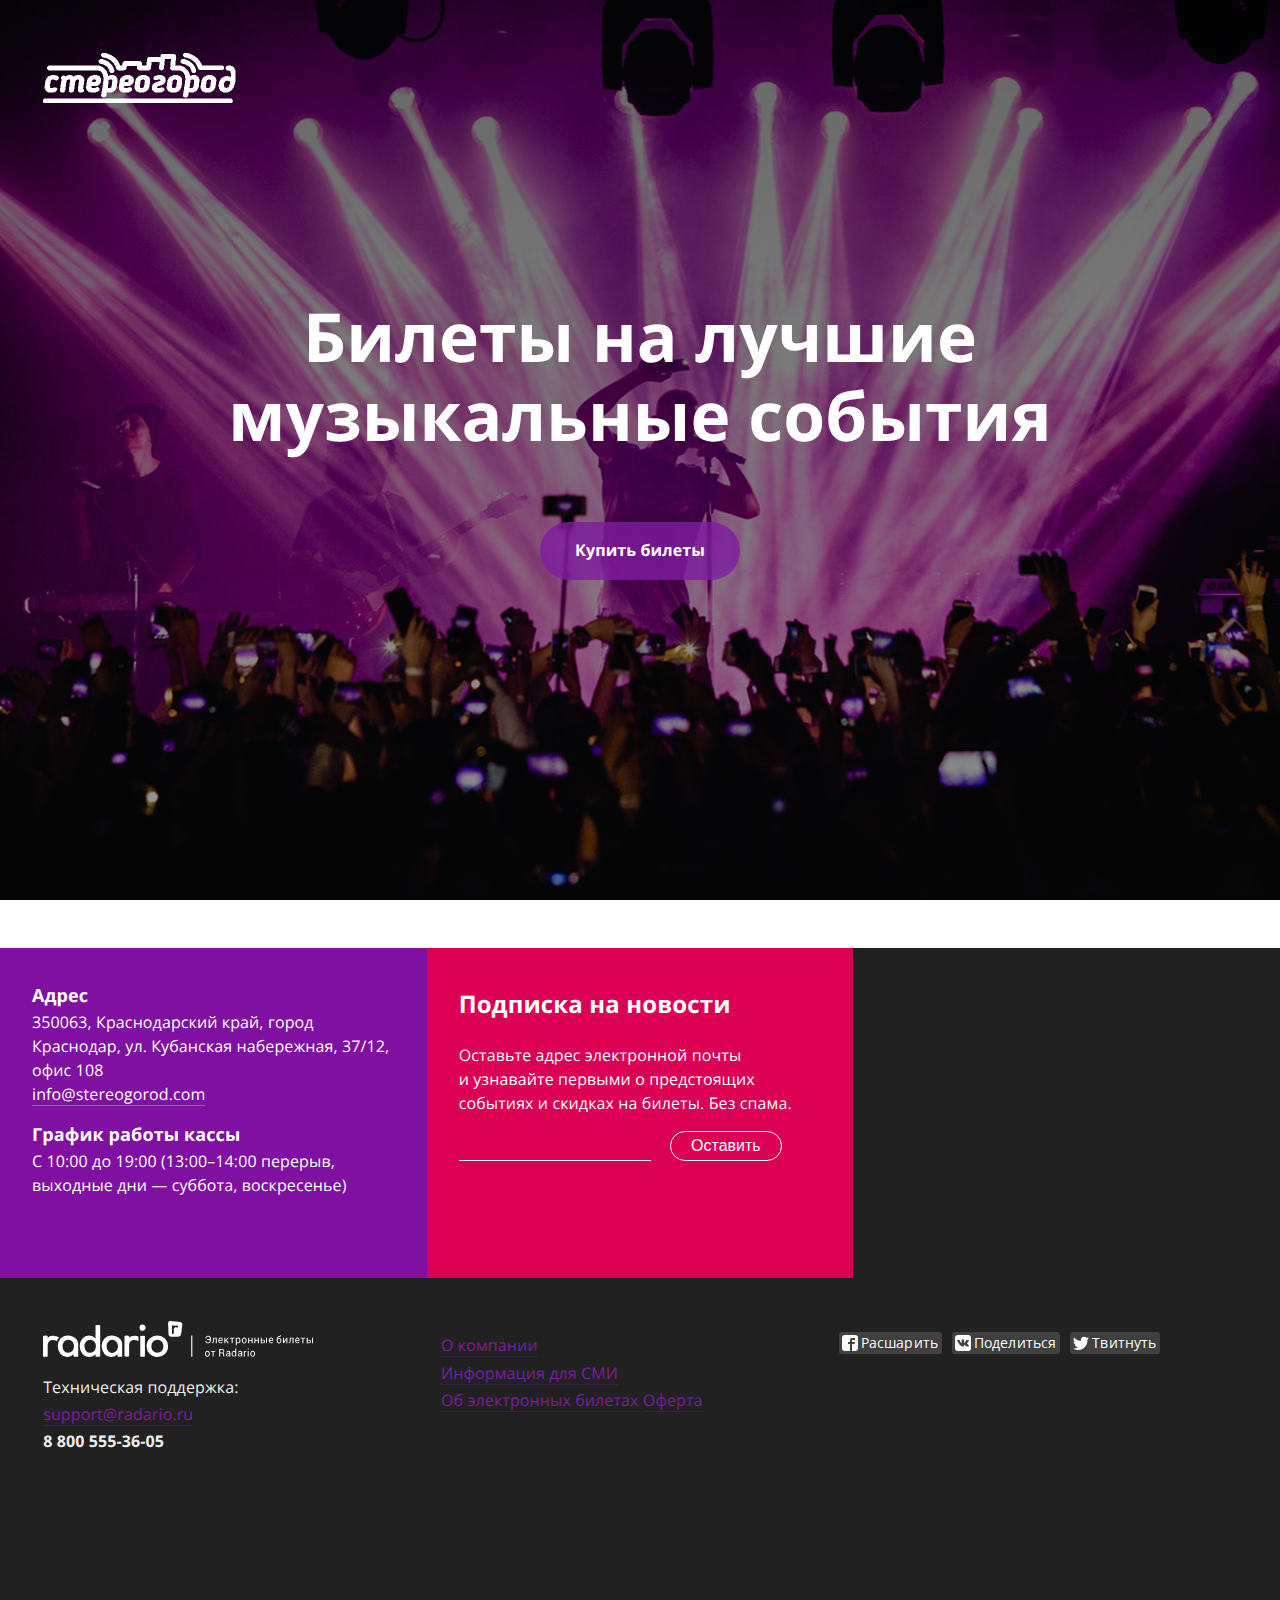
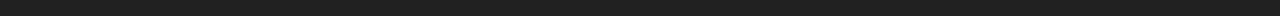
==== commit a7016b05: "PDFs added" ====
--- a/stereogorod/index.html
+++ b/stereogorod/index.html
@@ -89,6 +89,7 @@
 		<a href="/" onclick="return popup('#about')"">О&nbsp;компании</a><br>
 		<a target="_new" href="/docs/smi.pdf">Информация для СМИ</a><br>
 		<a href="/" onclick="return popup('#etickets')"">Об&nbsp;электронных билетах</a>
+		<a target="_new" href="/docs/oferta.pdf">Оферта</a>
 		</p>
 	</div>
 	<div class="unit one-third center-on-mobiles likely likely-light">
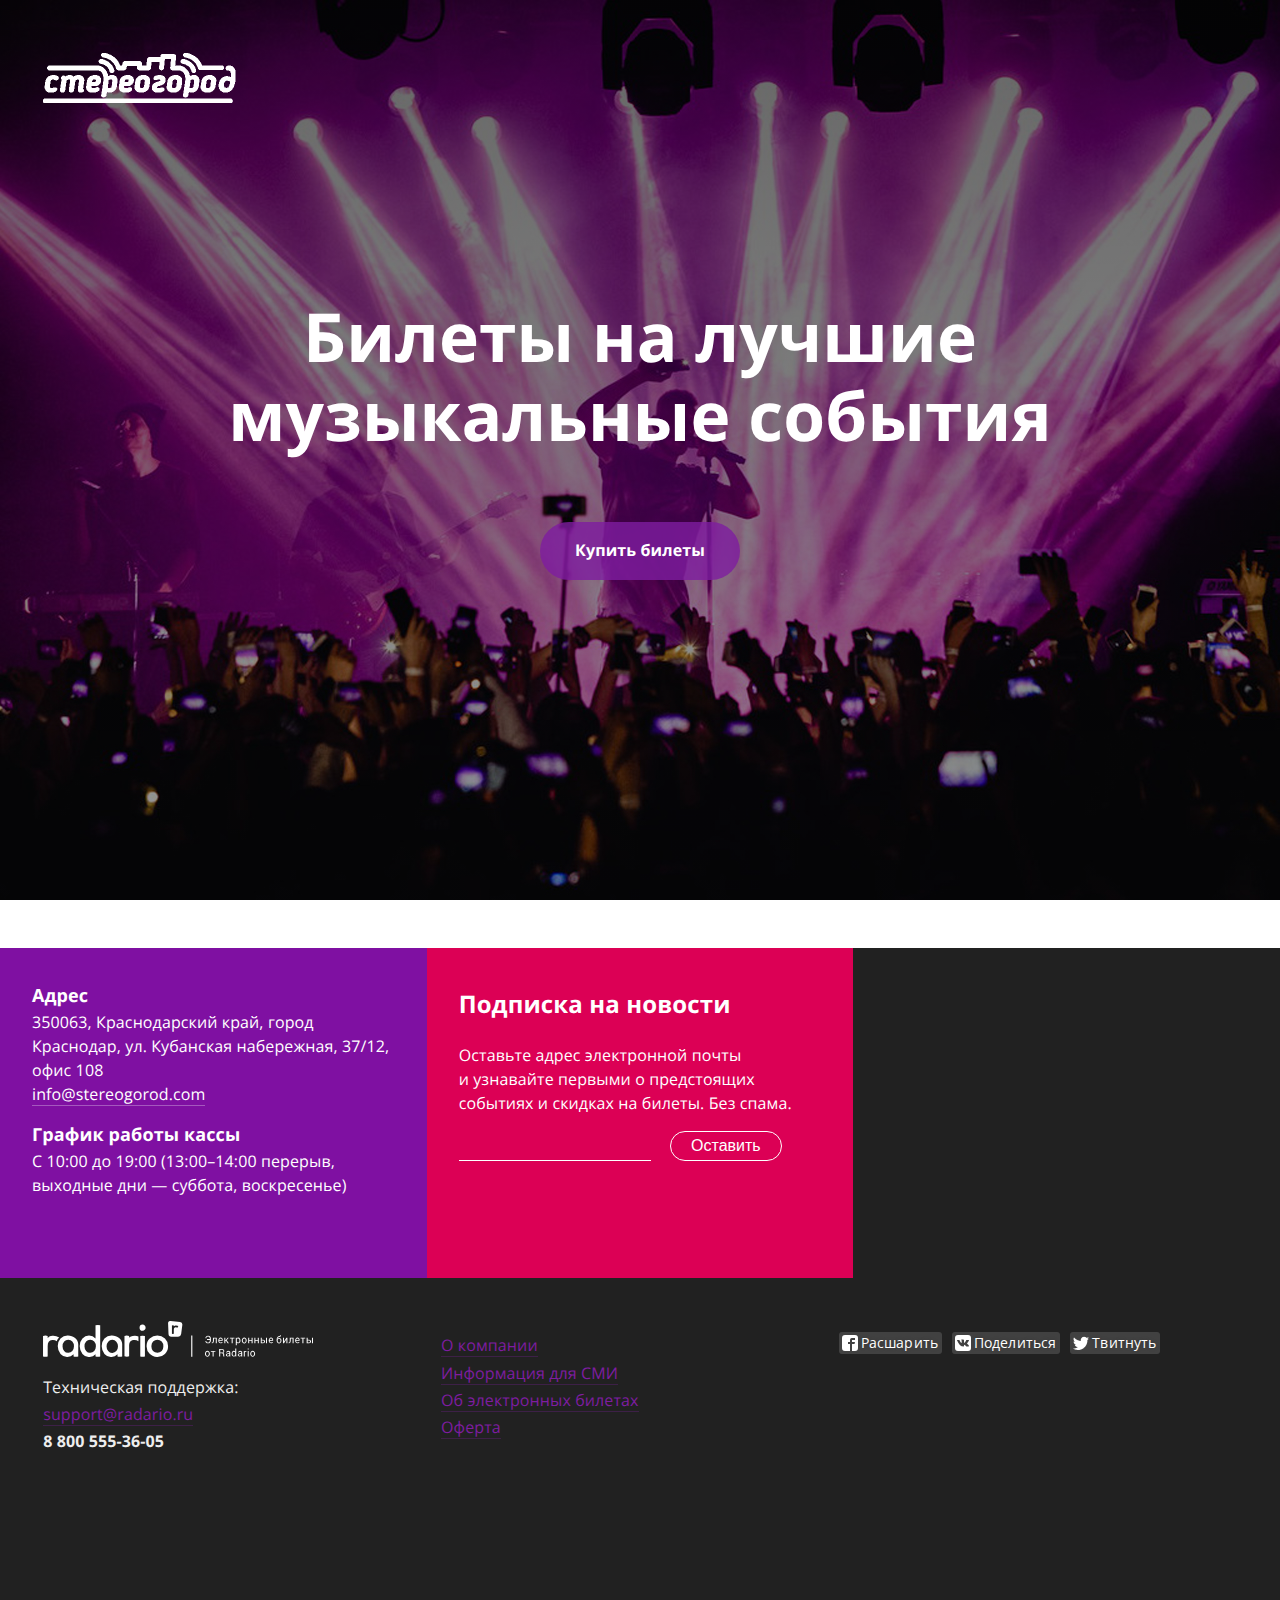
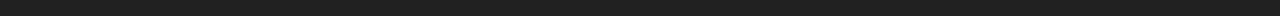
==== commit ce958ebb: "Fixed line" ====
--- a/stereogorod/index.html
+++ b/stereogorod/index.html
@@ -88,7 +88,7 @@
 		<p>
 		<a href="/" onclick="return popup('#about')"">О&nbsp;компании</a><br>
 		<a target="_new" href="/docs/smi.pdf">Информация для СМИ</a><br>
-		<a href="/" onclick="return popup('#etickets')"">Об&nbsp;электронных билетах</a>
+		<a href="/" onclick="return popup('#etickets')"">Об&nbsp;электронных билетах</a><br>
 		<a target="_new" href="/docs/oferta.pdf">Оферта</a>
 		</p>
 	</div>
